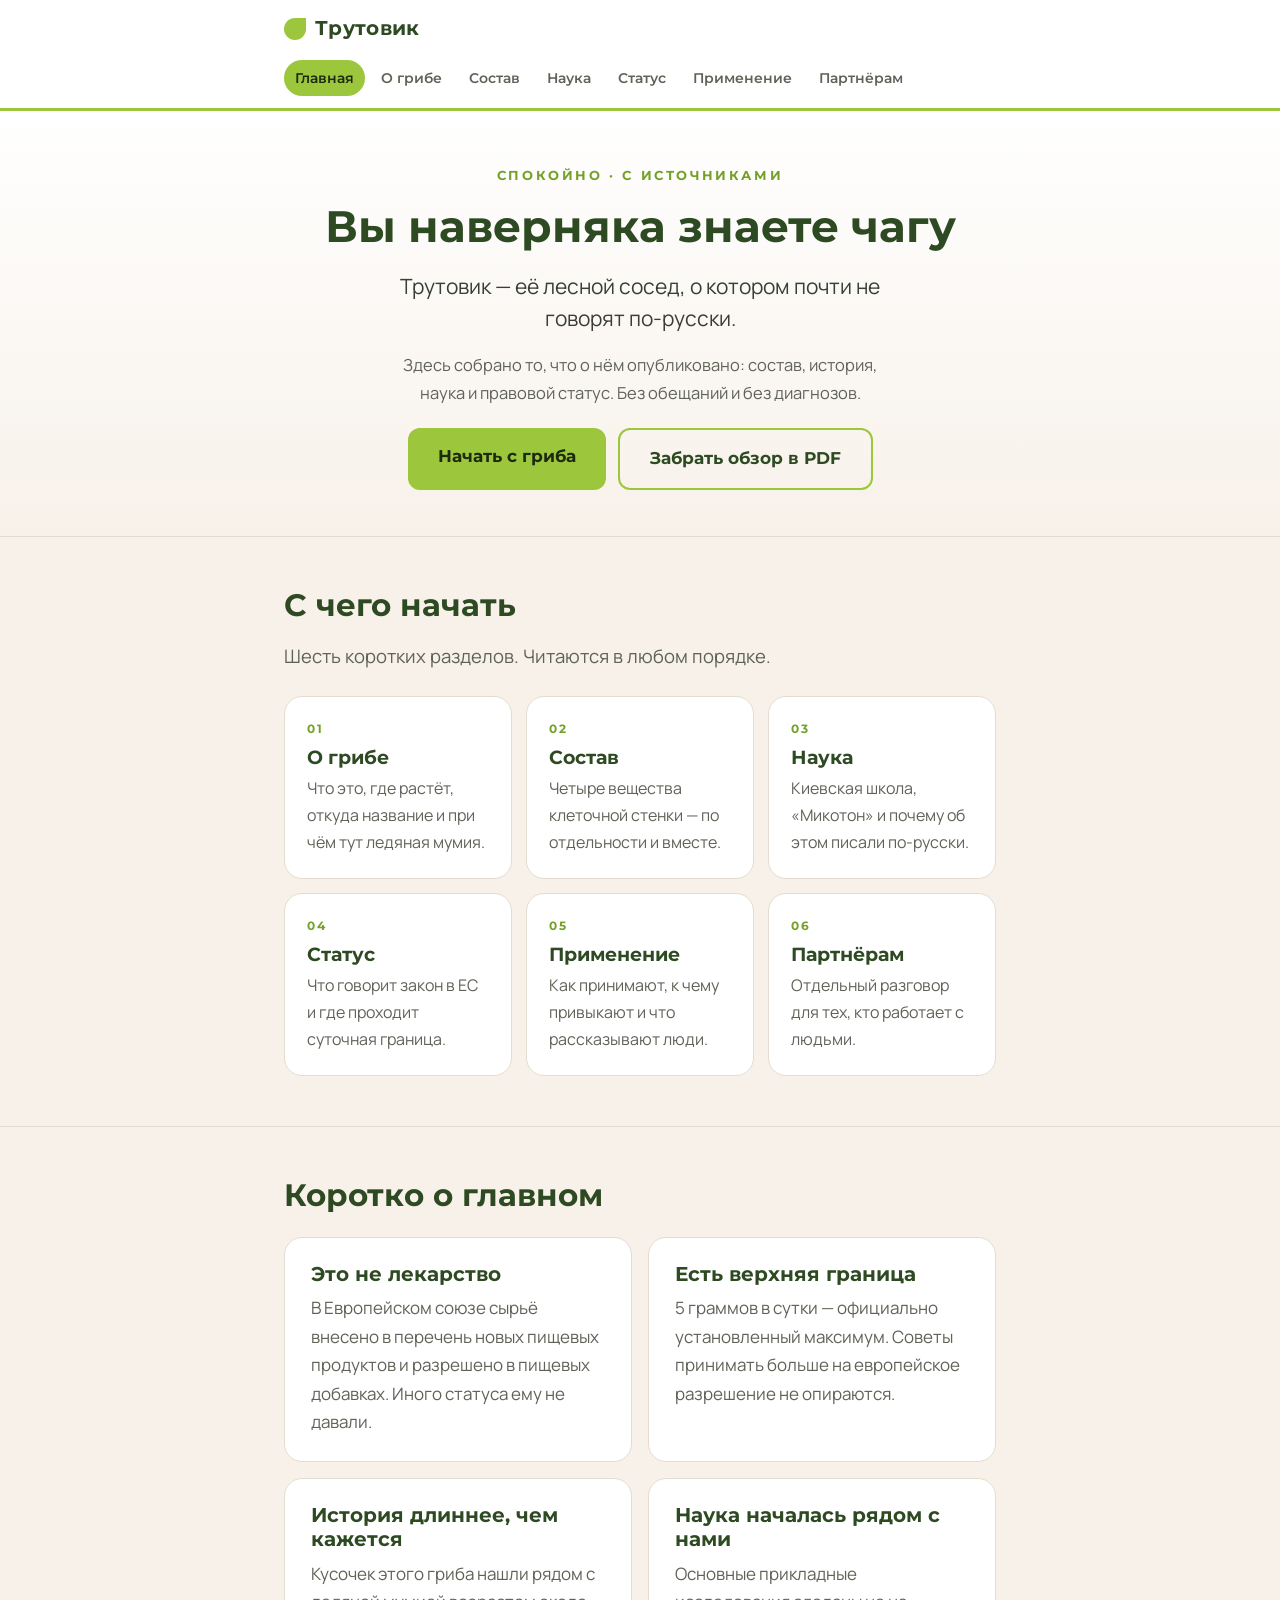
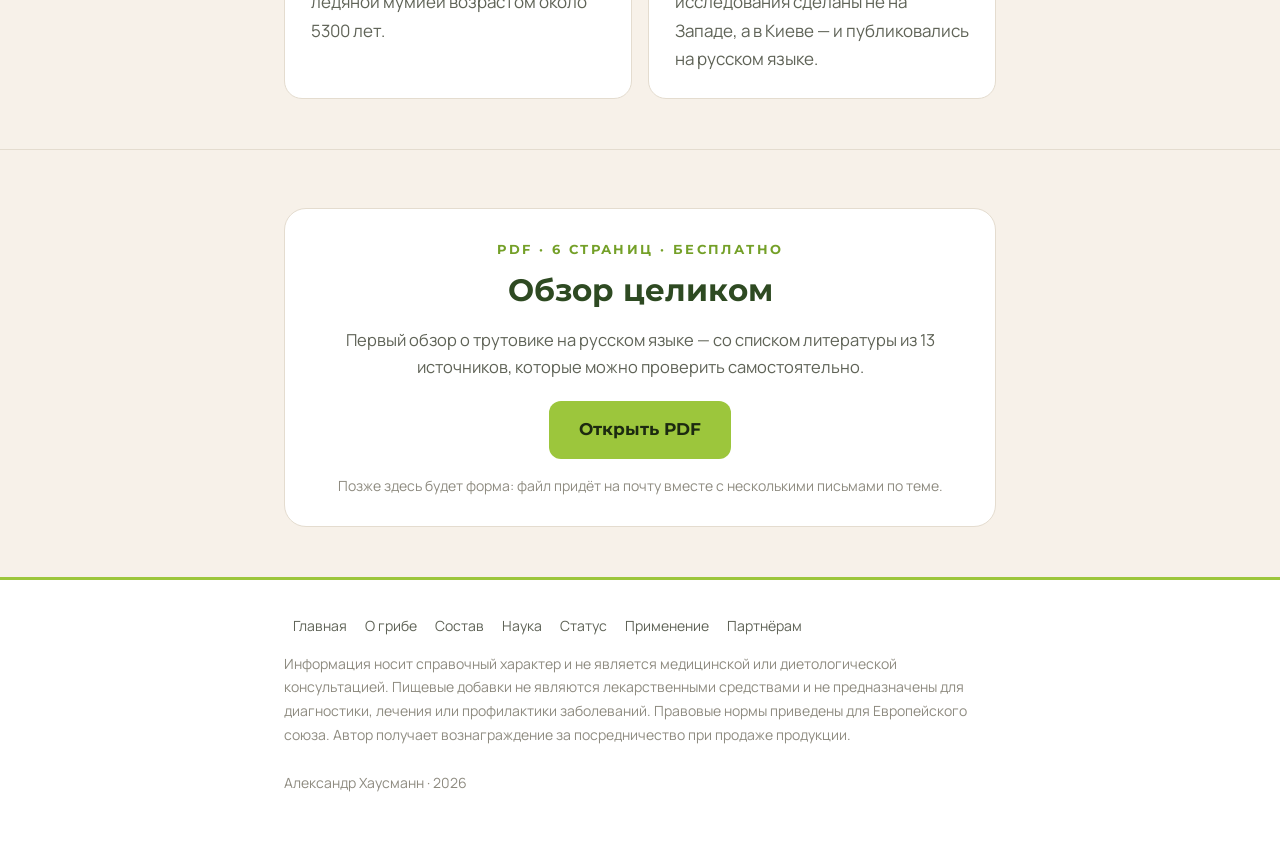
==== index.html @ 7567f61e "Trutovik RU: statische Info-Seite mit 7 Unterseiten - Farbschema aus dem Markenmaterial: Creme #F7F1" ====
<!doctype html>
<html lang="ru">
<head>
<meta charset="utf-8">
<meta name="viewport" content="width=device-width, initial-scale=1">
<!-- ВНИМАНИЕ: пока это черновик на github.io — noindex стоит намеренно.
     При переезде на собственный домен эту строку УДАЛИТЬ. -->
<meta name="robots" content="noindex, nofollow">
<title>Трутовик настоящий (Fomes fomentarius) — что о нём известно</title>
<meta name="description" content="Вы знаете чагу. Трутовик — её лесной сосед, о котором почти не говорят по-русски. Состав, история, наука и правовой статус — спокойно и с источниками.">
<link rel="preconnect" href="https://fonts.googleapis.com">
<link rel="preconnect" href="https://fonts.gstatic.com" crossorigin>
<link href="https://fonts.googleapis.com/css2?family=Montserrat:wght@600;700&family=Manrope:wght@400;500;700&display=swap" rel="stylesheet">
<link rel="stylesheet" href="assets/style.css">
</head>
<body>
<header class="top">
  <div class="wrap">
    <a class="brand" href="index.html"><i class="leaf"></i> Трутовик</a>
    <nav><a href="index.html" class="on">Главная</a><a href="grib.html">О грибе</a><a href="sostav.html">Состав</a><a href="nauka.html">Наука</a><a href="bezopasnost.html">Статус</a><a href="primenenie.html">Применение</a><a href="partneram.html">Партнёрам</a></nav>
  </div>
</header>

<div class="hero">
  <div class="wrap">
    <div class="kick">Спокойно · с источниками</div>
    <h1>Вы наверняка знаете чагу</h1>
    <p class="lead">Трутовик — её лесной сосед, о котором почти не говорят по-русски.</p>
    <p class="small muted">Здесь собрано то, что о нём опубликовано: состав, история, наука и правовой статус.
      Без обещаний и без диагнозов.</p>
    <div class="row" style="justify-content:center">
      <a class="btn" href="grib.html">Начать с гриба</a>
      <a class="btn ghost" href="#obzor">Забрать обзор в PDF</a>
    </div>
  </div>
</div>

<section>
  <div class="wrap">
    <h2>С чего начать</h2>
    <p class="muted">Шесть коротких разделов. Читаются в любом порядке.</p>
    <div class="tiles">
      <a class="tile" href="grib.html"><div class="n">01</div><h3>О грибе</h3><p>Что это, где растёт, откуда название и при чём тут ледяная мумия.</p></a>
      <a class="tile" href="sostav.html"><div class="n">02</div><h3>Состав</h3><p>Четыре вещества клеточной стенки — по отдельности и вместе.</p></a>
      <a class="tile" href="nauka.html"><div class="n">03</div><h3>Наука</h3><p>Киевская школа, «Микотон» и почему об этом писали по-русски.</p></a>
      <a class="tile" href="bezopasnost.html"><div class="n">04</div><h3>Статус</h3><p>Что говорит закон в ЕС и где проходит суточная граница.</p></a>
      <a class="tile" href="primenenie.html"><div class="n">05</div><h3>Применение</h3><p>Как принимают, к чему привыкают и что рассказывают люди.</p></a>
      <a class="tile" href="partneram.html"><div class="n">06</div><h3>Партнёрам</h3><p>Отдельный разговор для тех, кто работает с людьми.</p></a>
    </div>
  </div>
</section>

<section>
  <div class="wrap">
    <h2>Коротко о главном</h2>
    <div class="cards two">
      <div class="card"><h3>Это не лекарство</h3><p>В Европейском союзе сырьё внесено в перечень новых пищевых продуктов и разрешено в пищевых добавках. Иного статуса ему не давали.</p></div>
      <div class="card"><h3>Есть верхняя граница</h3><p>5 граммов в сутки — официально установленный максимум. Советы принимать больше на европейское разрешение не опираются.</p></div>
      <div class="card"><h3>История длиннее, чем кажется</h3><p>Кусочек этого гриба нашли рядом с ледяной мумией возрастом около 5300 лет.</p></div>
      <div class="card"><h3>Наука началась рядом с нами</h3><p>Основные прикладные исследования сделаны не на Западе, а в Киеве — и публиковались на русском языке.</p></div>
    </div>
  </div>
</section>

<section id="obzor">
  <div class="wrap">
    <div class="cta-band">
      <div class="kick" style="font-family:var(--h);font-size:12.5px;letter-spacing:2.4px;text-transform:uppercase;color:var(--green-d);font-weight:700;margin-bottom:12px">PDF · 6 страниц · бесплатно</div>
      <h2>Обзор целиком</h2>
      <p class="muted small">Первый обзор о трутовике на русском языке — со списком литературы из 13 источников,
        которые можно проверить самостоятельно.</p>
      <p style="margin-top:20px"><a class="btn" href="Trutovik_Fomes_fomentarius_obzor_RU.pdf">Открыть PDF</a></p>
      <p class="hint">Позже здесь будет форма: файл придёт на почту вместе с несколькими письмами по теме.</p>
    </div>
  </div>
</section>

<footer>
  <div class="wrap">
    <div class="fnav"><a href="index.html">Главная</a><a href="grib.html">О грибе</a><a href="sostav.html">Состав</a><a href="nauka.html">Наука</a><a href="bezopasnost.html">Статус</a><a href="primenenie.html">Применение</a><a href="partneram.html">Партнёрам</a></div>
    Информация носит справочный характер и не является медицинской или диетологической
    консультацией. Пищевые добавки не являются лекарственными средствами и не предназначены
    для диагностики, лечения или профилактики заболеваний. Правовые нормы приведены для
    Европейского союза. Автор получает вознаграждение за посредничество при продаже продукции.
    <br><br>Александр Хаусманн · 2026
  </div>
</footer>
</body>
</html>
---- assets/style.css ----
/* Палитра взята из фирменных материалов: кремовый фон + зелёный лист */
:root{
  --cream:#F7F1E9; --white:#FFFFFF; --warm:#F1E9DC;
  --green:#9CC63C; --green-d:#74A028; --forest:#2E4A22;
  --ink:#23261F; --muted:#5F6357; --faint:#8E8B80; --line:#E4DCCF;
  --brown:#5A3A18;
  --h:'Montserrat',-apple-system,'Segoe UI',sans-serif;
  --b:'Manrope',-apple-system,'Segoe UI',sans-serif;
}
*{margin:0;padding:0;box-sizing:border-box}
html{scroll-behavior:smooth}
body{background:var(--cream);color:var(--ink);font-family:var(--b);font-size:18.5px;line-height:1.68;-webkit-font-smoothing:antialiased}
.wrap{max-width:760px;margin:0 auto;padding:0 24px}
h1,h2,h3{font-family:var(--h);font-weight:700;line-height:1.22;color:var(--forest)}
h1{font-size:clamp(30px,5.6vw,44px);margin-bottom:16px}
h2{font-size:clamp(23px,4vw,31px);margin:0 0 16px}
h3{font-size:20px;margin-bottom:8px}
p{margin-bottom:16px}p:last-child{margin-bottom:0}
a{color:var(--green-d)}
ul{margin:0 0 16px 22px}li{margin-bottom:9px}
em{font-style:italic;color:var(--forest)}
.lead{font-size:21px;line-height:1.55;color:#3A3E34}
.muted{color:var(--muted)}.small{font-size:16.5px}

/* ---- Kopf ---- */
header.top{background:var(--white);border-bottom:3px solid var(--green);position:sticky;top:0;z-index:50}
.top .wrap{display:flex;align-items:center;justify-content:space-between;gap:14px;padding-top:12px;padding-bottom:12px;flex-wrap:wrap}
.brand{font-family:var(--h);font-weight:700;font-size:20px;color:var(--forest);text-decoration:none;letter-spacing:.3px;display:flex;align-items:center;gap:9px}
.brand .leaf{width:22px;height:22px;background:var(--green);border-radius:50% 0 50% 50%;display:inline-block;flex:none}
nav{display:flex;gap:5px;flex-wrap:wrap}
nav a{font-family:var(--h);font-size:13.5px;font-weight:600;text-decoration:none;color:var(--muted);
      padding:7px 11px;border-radius:20px;white-space:nowrap}
nav a:hover{background:var(--warm);color:var(--forest)}
nav a.on{background:var(--green);color:#1C2A10}

/* ---- Hero ---- */
.hero{background:linear-gradient(180deg,var(--white) 0%,var(--cream) 100%);padding:54px 0 46px;text-align:center;border-bottom:1px solid var(--line)}
.hero .kick{font-family:var(--h);font-size:12.5px;letter-spacing:2.6px;text-transform:uppercase;color:var(--green-d);font-weight:700;margin-bottom:14px}
.hero .lead{max-width:26em;margin:0 auto}
.hero .small{max-width:30em;margin:16px auto 0}

section{padding:50px 0}
section+section{border-top:1px solid var(--line)}

.cards{display:grid;gap:16px;margin-top:22px}
.cards.two{grid-template-columns:repeat(auto-fit,minmax(240px,1fr))}
.card{background:var(--white);border:1px solid var(--line);border-radius:18px;padding:24px 26px}
.card h3{color:var(--forest)}
.card p{font-size:17px;color:var(--muted)}
.card li{font-size:16.5px;color:var(--muted)}

.soft{background:var(--white);border-left:4px solid var(--green);border-radius:0 16px 16px 0;padding:22px 26px;margin:22px 0}
.soft .t{font-family:var(--h);font-size:12.5px;letter-spacing:1.8px;text-transform:uppercase;color:var(--green-d);font-weight:700;margin-bottom:9px}
.soft.warn{border-left-color:var(--brown);background:#FBF6EF}
.soft.warn .t{color:var(--brown)}

table{width:100%;border-collapse:collapse;margin:18px 0;font-size:17px;background:var(--white);border-radius:14px;overflow:hidden}
th{font-family:var(--h);font-size:12.5px;text-transform:uppercase;letter-spacing:1px;color:#1C2A10;text-align:left;padding:12px 14px;background:var(--green)}
td{padding:13px 14px;border-bottom:1px solid var(--line);vertical-align:top;color:var(--muted)}
td:first-child{color:var(--ink);font-weight:700}
tr:last-child td{border-bottom:0}

.btn{display:inline-block;background:var(--green);color:#1C2A10;font-family:var(--h);font-weight:700;font-size:16.5px;
     text-decoration:none;padding:15px 30px;border-radius:12px;border:0;cursor:pointer;transition:.15s}
.btn:hover{background:var(--green-d);color:#fff}
.btn.ghost{background:transparent;color:var(--forest);border:2px solid var(--green)}
.btn.ghost:hover{background:var(--warm);color:var(--forest)}
.row{display:flex;gap:12px;flex-wrap:wrap;margin-top:22px}

.tiles{display:grid;grid-template-columns:repeat(auto-fit,minmax(200px,1fr));gap:14px;margin-top:24px}
.tile{background:var(--white);border:1px solid var(--line);border-radius:18px;padding:22px;text-decoration:none;color:inherit;display:block;transition:.15s}
.tile:hover{border-color:var(--green);transform:translateY(-2px)}
.tile .n{font-family:var(--h);font-size:12px;letter-spacing:2px;text-transform:uppercase;color:var(--green-d);font-weight:700;margin-bottom:7px}
.tile h3{font-size:19px;margin-bottom:6px}
.tile p{font-size:16px;color:var(--muted);margin:0}

.quote{background:var(--white);border-left:4px solid var(--green);border-radius:0 14px 14px 0;padding:18px 22px;margin-bottom:13px}
.quote p{font-size:18px;font-style:italic;color:#3A3E34;margin-bottom:7px}
.quote .who{font-size:14.5px;color:var(--faint)}

details{border-bottom:1px solid var(--line);padding:15px 0}
summary{cursor:pointer;font-weight:700;font-size:18px;list-style:none;font-family:var(--h);color:var(--forest)}
summary::-webkit-details-marker{display:none}
summary::before{content:"+ ";color:var(--green-d)}
details[open] summary::before{content:"– "}
details p{margin-top:11px;font-size:17px;color:var(--muted)}

.cta-band{background:var(--white);border:1px solid var(--line);border-radius:22px;padding:30px 28px;text-align:center;margin-top:8px}
.field{width:100%;font-family:var(--b);font-size:17px;padding:15px 17px;border:1.5px solid #DDD4C4;border-radius:12px;margin-bottom:11px;background:#FEFDFB}
.field:focus{outline:none;border-color:var(--green)}
.hint{font-size:14px;color:var(--faint);margin-top:12px;line-height:1.5}

footer{background:var(--white);border-top:3px solid var(--green);padding:34px 0 54px;font-size:14px;color:var(--faint);line-height:1.7}
footer a{color:var(--muted)}
footer .fnav{margin-bottom:14px}
footer .fnav a{margin:0 9px;font-size:14px;text-decoration:none}

@media(max-width:640px){
  body{font-size:17.5px}
  section{padding:40px 0}
  nav a{font-size:12.5px;padding:6px 9px}
  .btn{display:block;text-align:center;width:100%}
}
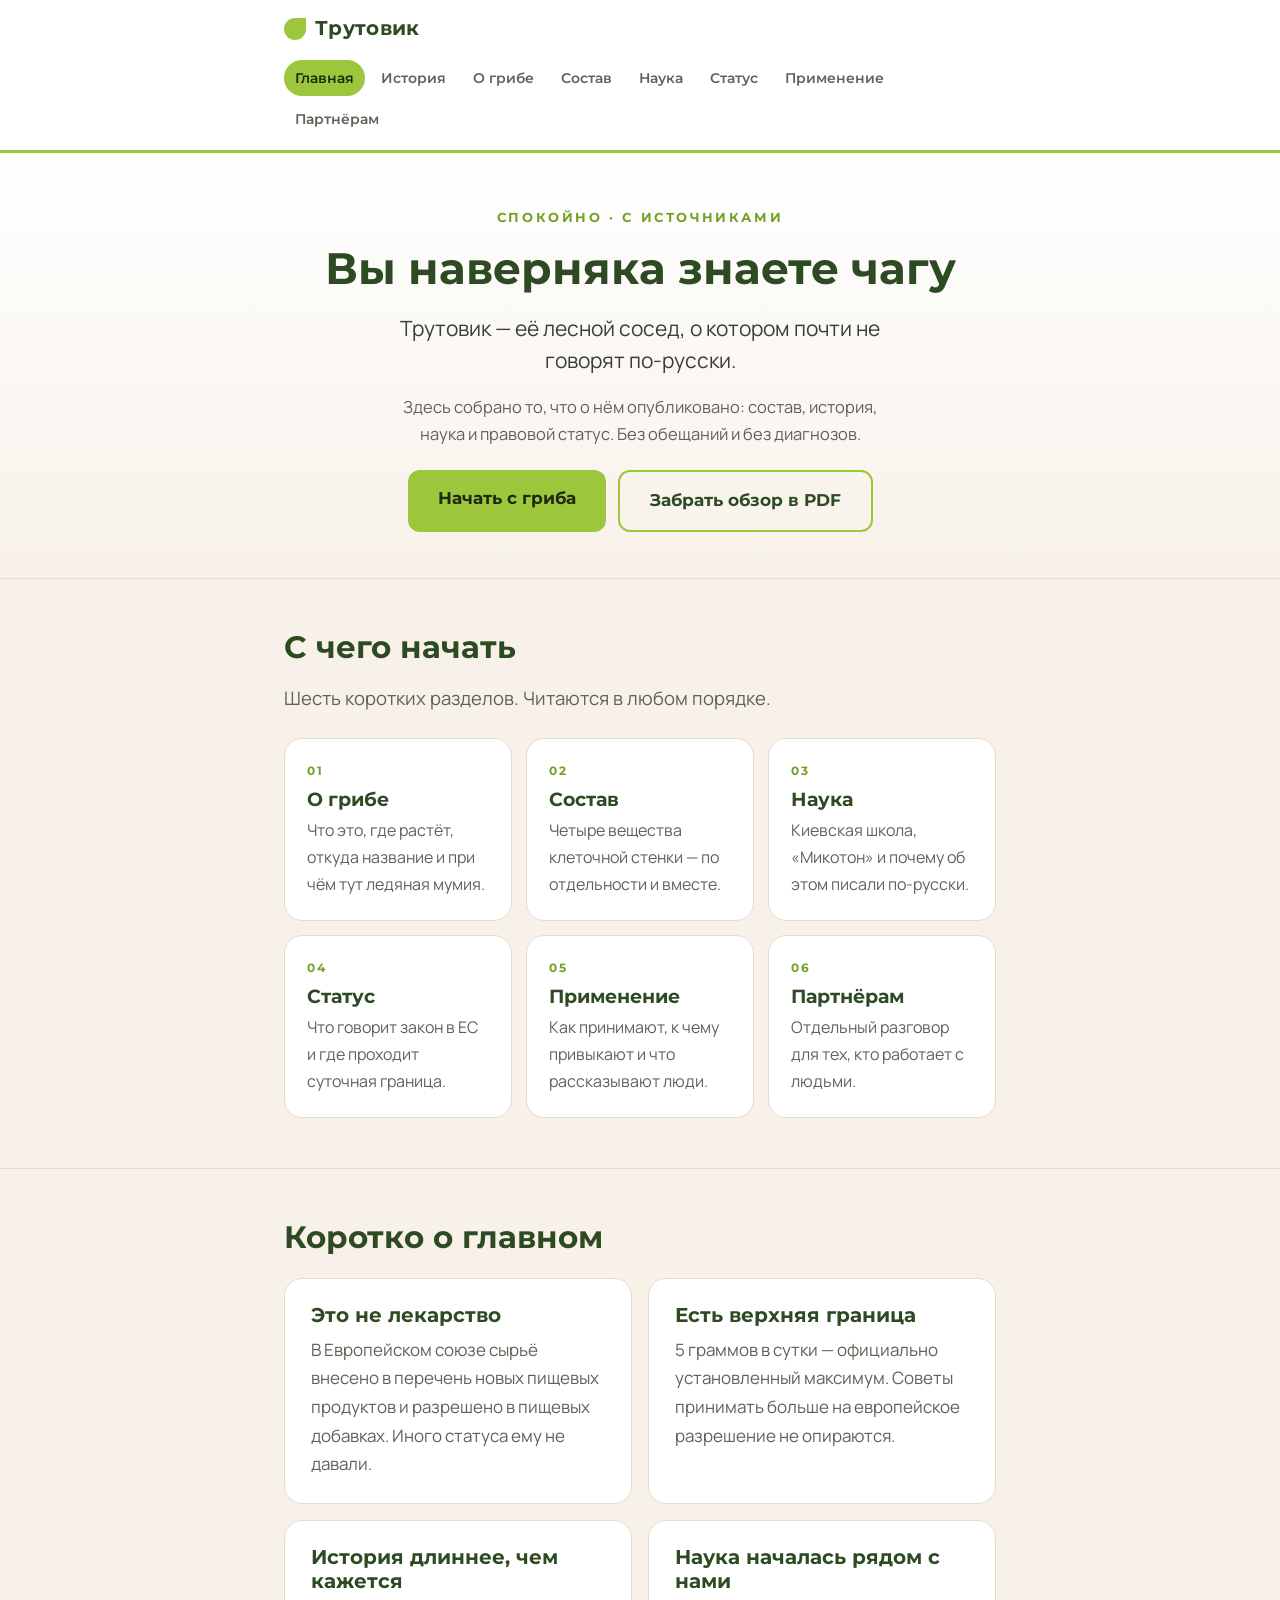
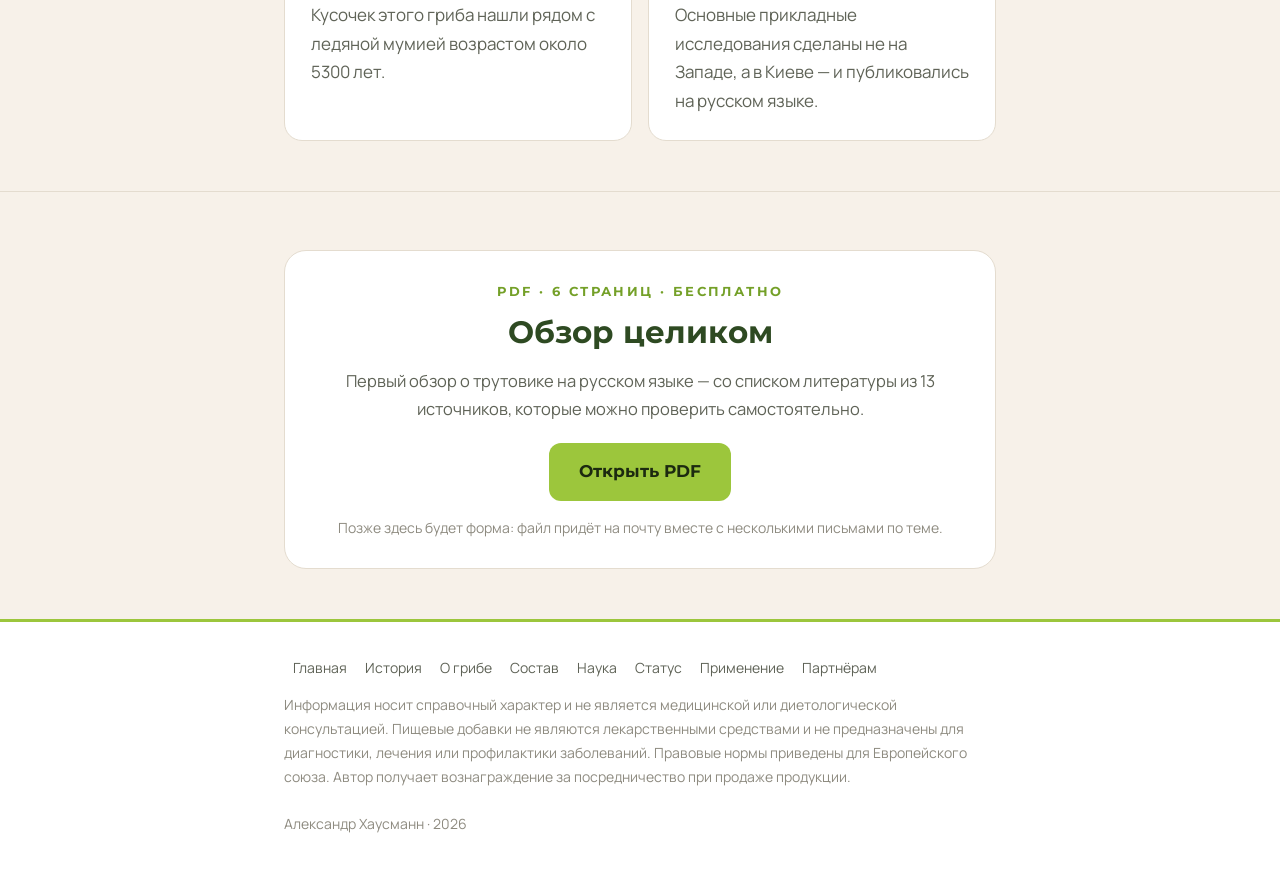
==== commit 04c14ddd: "Fachbeitrag RU: Gribl o kotorom zabyli dvazhdy (~1.300 Woerter, 10 Quellen) - eigener Erzaehlbogen: " ====
--- a/index.html
+++ b/index.html
@@ -17,7 +17,7 @@
 <header class="top">
   <div class="wrap">
     <a class="brand" href="index.html"><i class="leaf"></i> Трутовик</a>
-    <nav><a href="index.html" class="on">Главная</a><a href="grib.html">О грибе</a><a href="sostav.html">Состав</a><a href="nauka.html">Наука</a><a href="bezopasnost.html">Статус</a><a href="primenenie.html">Применение</a><a href="partneram.html">Партнёрам</a></nav>
+    <nav><a href="index.html" class="on">Главная</a><a href="istoriya.html">История</a><a href="grib.html">О грибе</a><a href="sostav.html">Состав</a><a href="nauka.html">Наука</a><a href="bezopasnost.html">Статус</a><a href="primenenie.html">Применение</a><a href="partneram.html">Партнёрам</a></nav>
   </div>
 </header>
 
@@ -77,7 +77,7 @@
 
 <footer>
   <div class="wrap">
-    <div class="fnav"><a href="index.html">Главная</a><a href="grib.html">О грибе</a><a href="sostav.html">Состав</a><a href="nauka.html">Наука</a><a href="bezopasnost.html">Статус</a><a href="primenenie.html">Применение</a><a href="partneram.html">Партнёрам</a></div>
+    <div class="fnav"><a href="index.html">Главная</a><a href="istoriya.html">История</a><a href="grib.html">О грибе</a><a href="sostav.html">Состав</a><a href="nauka.html">Наука</a><a href="bezopasnost.html">Статус</a><a href="primenenie.html">Применение</a><a href="partneram.html">Партнёрам</a></div>
     Информация носит справочный характер и не является медицинской или диетологической
     консультацией. Пищевые добавки не являются лекарственными средствами и не предназначены
     для диагностики, лечения или профилактики заболеваний. Правовые нормы приведены для
--- a/assets/style.css
+++ b/assets/style.css
@@ -95,9 +95,32 @@
 footer .fnav{margin-bottom:14px}
 footer .fnav a{margin:0 9px;font-size:14px;text-decoration:none}
 
+/* ---- Fachbeitrag ---- */
+.article{max-width:680px}
+.byline{font-family:var(--h);font-size:13.5px;color:var(--faint);letter-spacing:.4px;margin-bottom:8px}
+.byline b{color:var(--forest)}
+.article h2{margin-top:38px}
+.article p{font-size:19px;line-height:1.72}
+.article .intro{font-size:21.5px;line-height:1.6;color:#33372C}
+.article .intro::first-letter{float:left;font-family:var(--h);font-weight:700;font-size:62px;
+  line-height:.82;color:var(--green-d);margin:6px 12px 0 0}
+.pull{border-left:4px solid var(--green);padding:6px 0 6px 22px;margin:28px 0;
+  font-family:var(--h);font-size:22px;line-height:1.4;color:var(--forest);font-weight:600}
+.article ol{margin:0 0 16px 22px}
+.article ol li{margin-bottom:9px}
+.refs{font-size:15px;line-height:1.55;color:var(--muted);margin-left:20px}
+.refs li{margin-bottom:7px}
+.tldr{background:var(--white);border:1px solid var(--line);border-radius:16px;padding:22px 26px;margin:24px 0}
+.tldr .t{font-family:var(--h);font-size:12.5px;letter-spacing:1.8px;text-transform:uppercase;color:var(--green-d);font-weight:700;margin-bottom:10px}
+.tldr ul{margin-bottom:0}
+.tldr li{font-size:17px;color:var(--muted)}
+
 @media(max-width:640px){
   body{font-size:17.5px}
   section{padding:40px 0}
   nav a{font-size:12.5px;padding:6px 9px}
   .btn{display:block;text-align:center;width:100%}
+  .article p{font-size:18px}
+  .article .intro{font-size:19.5px}
+  .pull{font-size:19px}
 }
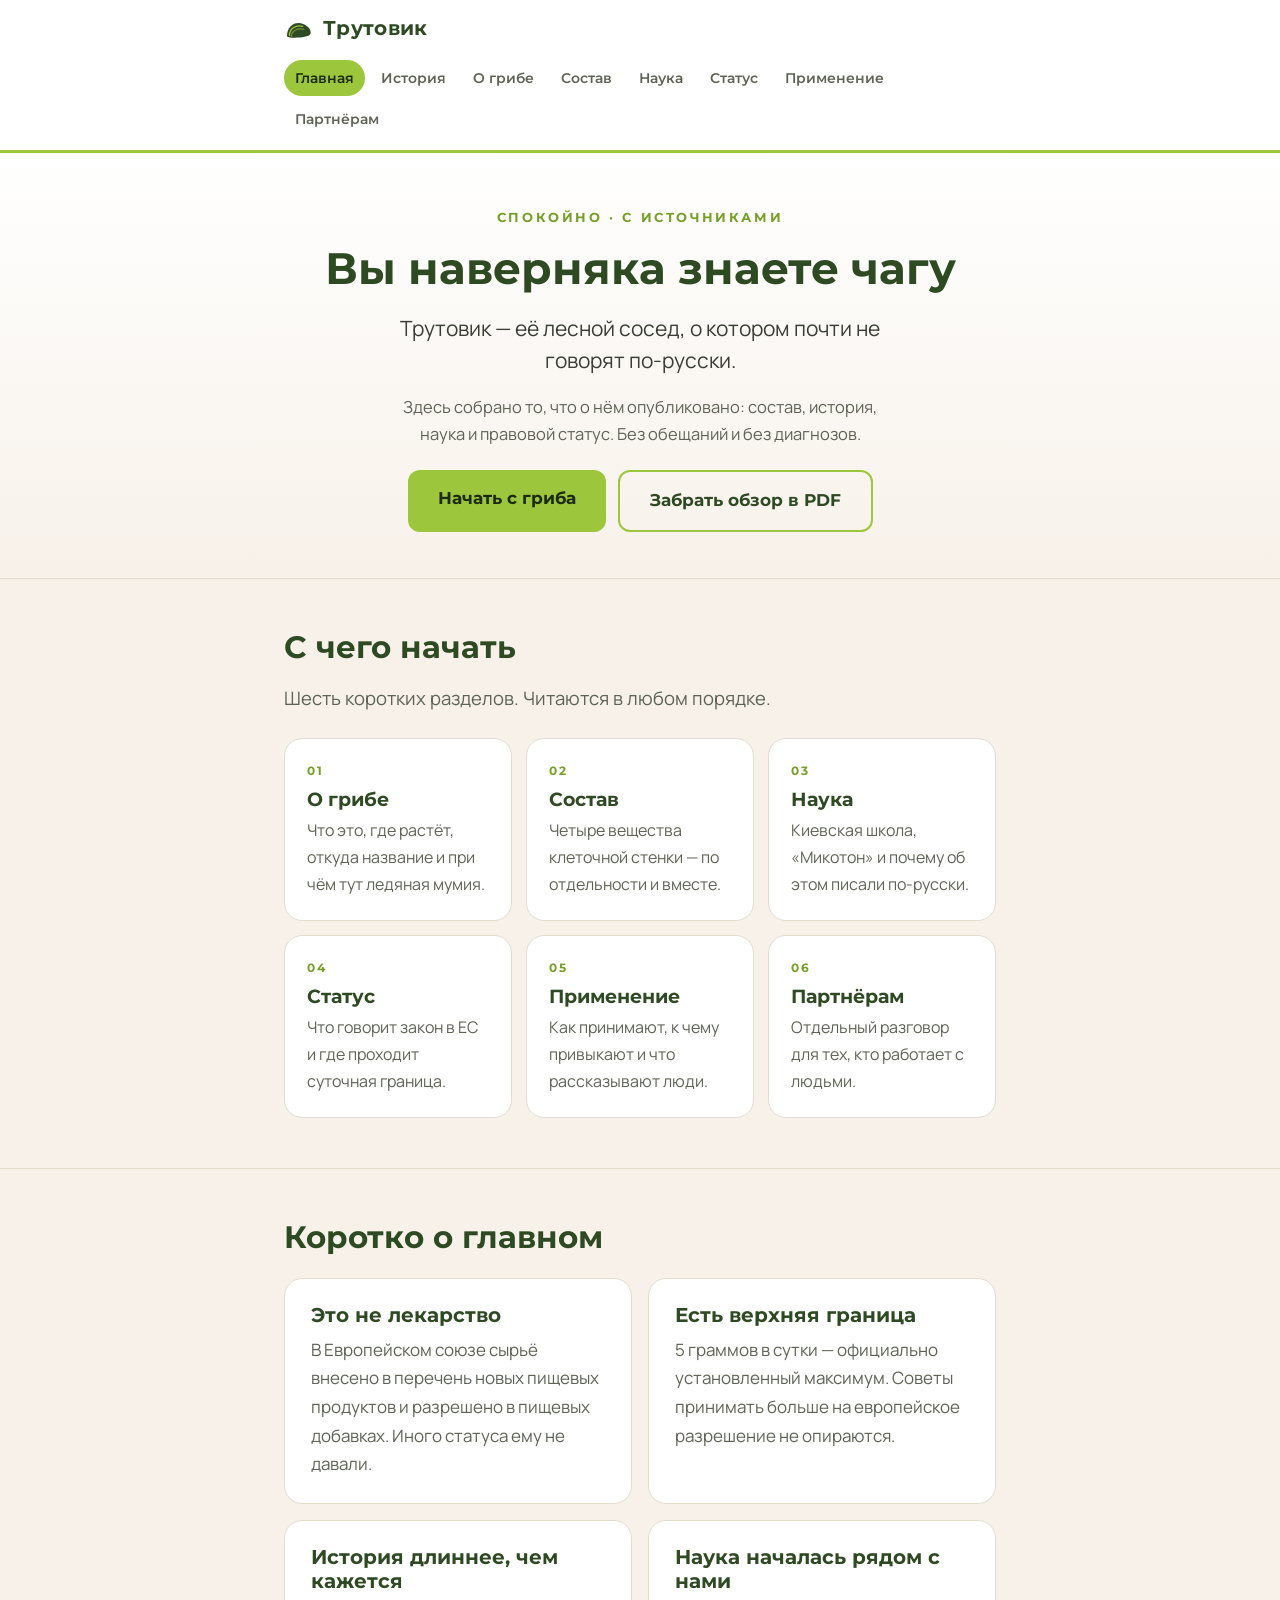
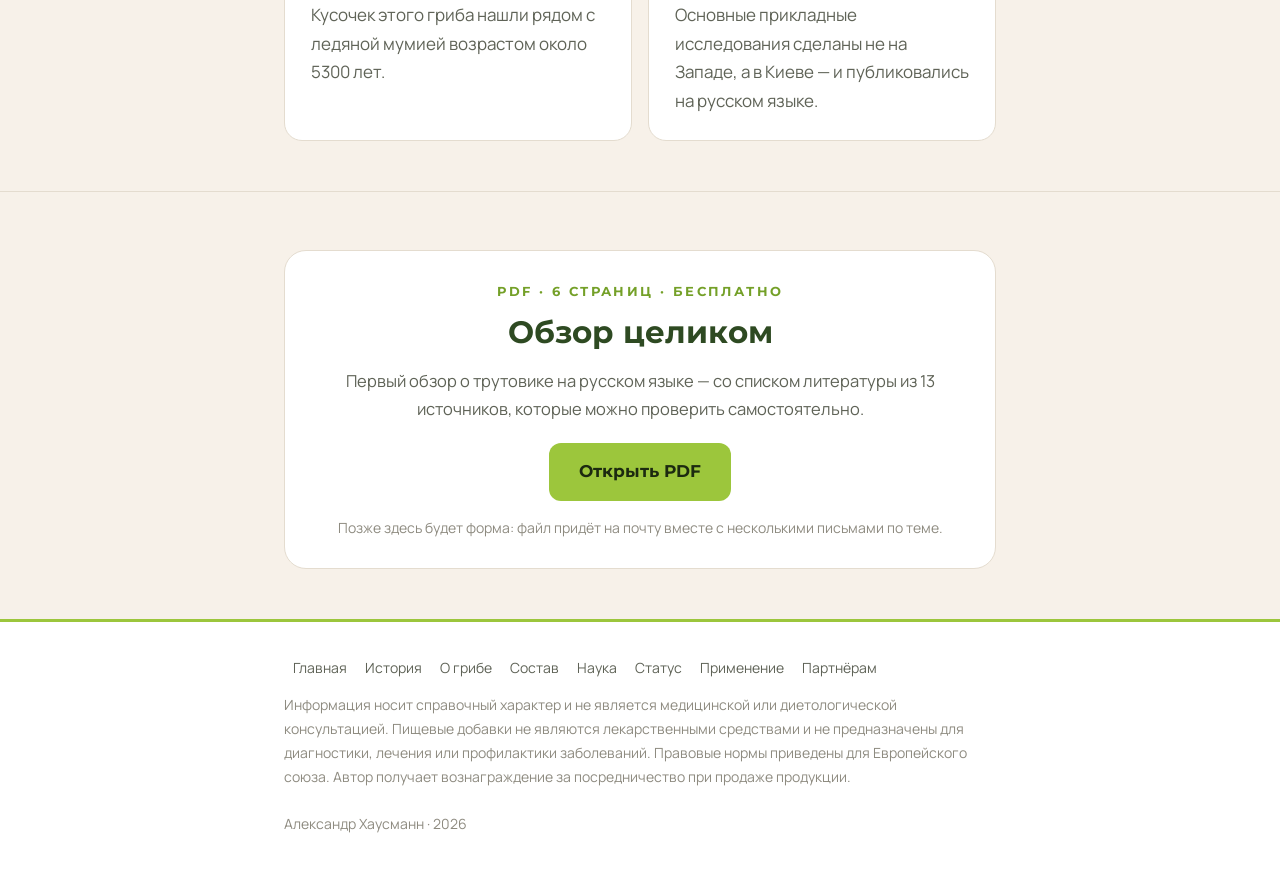
==== commit a186e830: "Logo Variante F: Silhouette als Marke, Favicon-Paket, Blatt ersetzt - logo-mark.svg (hell) + logo-ma" ====
--- a/index.html
+++ b/index.html
@@ -11,12 +11,23 @@
 <link rel="preconnect" href="https://fonts.googleapis.com">
 <link rel="preconnect" href="https://fonts.gstatic.com" crossorigin>
 <link href="https://fonts.googleapis.com/css2?family=Montserrat:wght@600;700&family=Manrope:wght@400;500;700&display=swap" rel="stylesheet">
+<link rel="icon" href="assets/favicon.ico" sizes="any">
+<link rel="icon" type="image/png" sizes="32x32" href="assets/favicon-32.png">
+<link rel="icon" type="image/png" sizes="16x16" href="assets/favicon-16.png">
+<link rel="apple-touch-icon" href="assets/apple-touch-icon.png">
+<meta name="theme-color" content="#9CC63C">
+<meta property="og:image" content="assets/logo-512.png">
 <link rel="stylesheet" href="assets/style.css">
 </head>
 <body>
 <header class="top">
   <div class="wrap">
-    <a class="brand" href="index.html"><i class="leaf"></i> Трутовик</a>
+    <a class="brand" href="index.html">
+      <svg class="mark" viewBox="0 0 100 100" aria-hidden="true"><g transform="translate(0,7)">
+        <path d="M10 66 C10 32 38 16 64 26 C84 34 92 50 88 60 C84 69 58 72 36 72 C20 72 10 70 10 66 Z" fill="#2E4A22"/>
+        <path d="M18 64 C19 41 40 28 62 34" stroke="#9CC63C" stroke-width="4.6" fill="none" stroke-linecap="round"/>
+        <path d="M24 68 C26 49 44 39 66 44" stroke="#9CC63C" stroke-width="3.6" fill="none" stroke-linecap="round" opacity=".62"/>
+      </g></svg> Трутовик</a>
     <nav><a href="index.html" class="on">Главная</a><a href="istoriya.html">История</a><a href="grib.html">О грибе</a><a href="sostav.html">Состав</a><a href="nauka.html">Наука</a><a href="bezopasnost.html">Статус</a><a href="primenenie.html">Применение</a><a href="partneram.html">Партнёрам</a></nav>
   </div>
 </header>
--- a/assets/style.css
+++ b/assets/style.css
@@ -26,7 +26,7 @@
 header.top{background:var(--white);border-bottom:3px solid var(--green);position:sticky;top:0;z-index:50}
 .top .wrap{display:flex;align-items:center;justify-content:space-between;gap:14px;padding-top:12px;padding-bottom:12px;flex-wrap:wrap}
 .brand{font-family:var(--h);font-weight:700;font-size:20px;color:var(--forest);text-decoration:none;letter-spacing:.3px;display:flex;align-items:center;gap:9px}
-.brand .leaf{width:22px;height:22px;background:var(--green);border-radius:50% 0 50% 50%;display:inline-block;flex:none}
+.brand .mark{width:30px;height:30px;flex:none;display:block}
 nav{display:flex;gap:5px;flex-wrap:wrap}
 nav a{font-family:var(--h);font-size:13.5px;font-weight:600;text-decoration:none;color:var(--muted);
       padding:7px 11px;border-radius:20px;white-space:nowrap}
